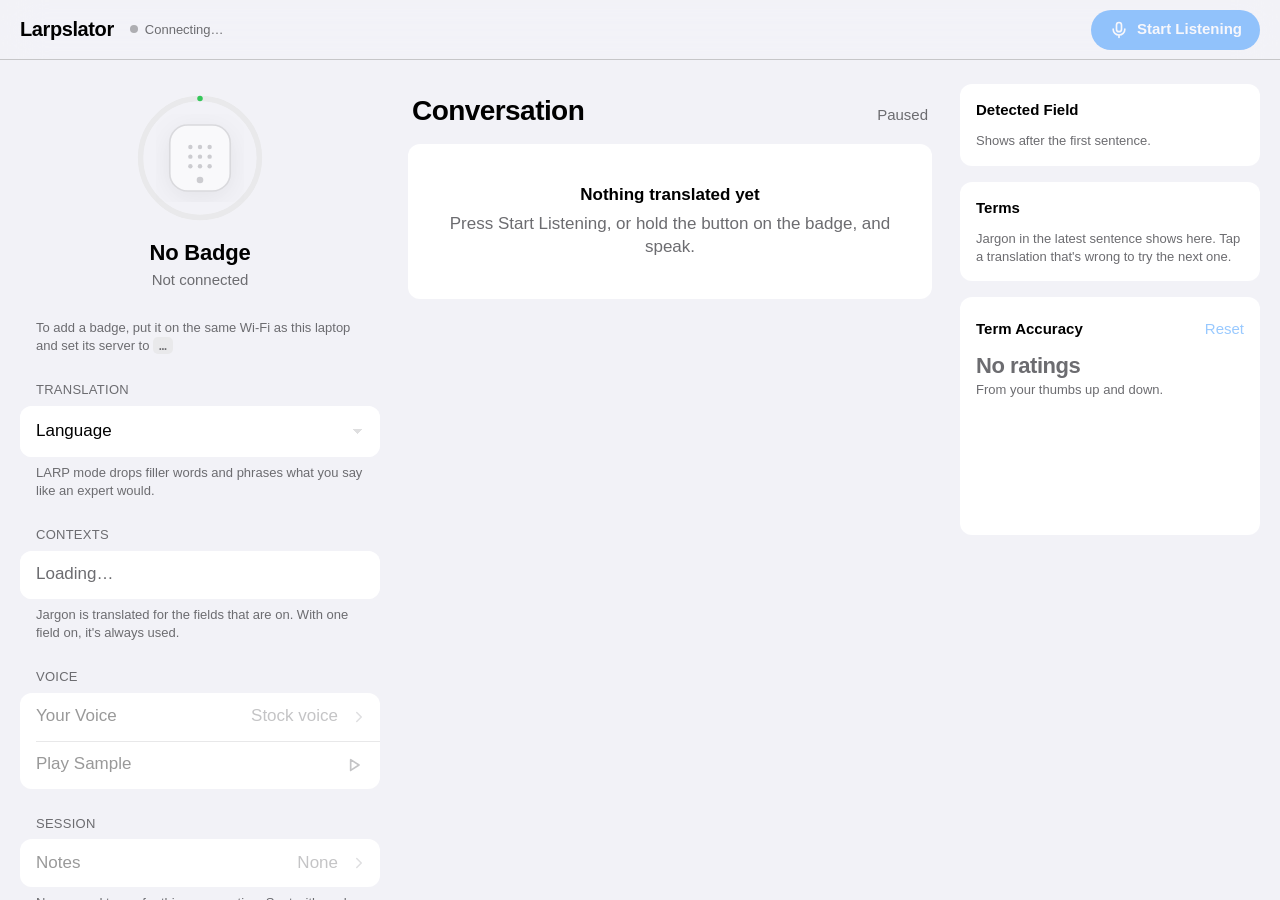
==== dashboard/index.html @ 6b183ab3 "Dashboard redesign in the style of iOS Settings / AirPods page; badge rename - Left column is the ba" ====
<!doctype html>
<html lang="en">
<head>
<meta charset="utf-8">
<meta name="viewport" content="width=device-width, initial-scale=1">
<meta name="theme-color" content="#f5f5f7" media="(prefers-color-scheme: light)">
<meta name="theme-color" content="#000000" media="(prefers-color-scheme: dark)">
<title>Larpslator</title>
<link rel="stylesheet" href="css/style.css">
</head>
<body>

<!-- Icons (SVG, stroke = currentColor) -->
<svg width="0" height="0" style="position:absolute" aria-hidden="true">
  <symbol id="i-mic" viewBox="0 0 24 24"><rect x="9" y="3" width="6" height="11" rx="3"/><path d="M5 11a7 7 0 0 0 14 0M12 18v3"/></symbol>
  <symbol id="i-stop" viewBox="0 0 24 24"><rect x="7" y="7" width="10" height="10" rx="2"/></symbol>
  <symbol id="i-chevron" viewBox="0 0 24 24"><path d="m9 6 6 6-6 6"/></symbol>
  <symbol id="i-play" viewBox="0 0 24 24"><path d="M8 5.5v13l10-6.5z"/></symbol>
  <symbol id="i-up" viewBox="0 0 24 24"><path d="M7 10v11M2 12v7a2 2 0 0 0 2 2h12.4a2 2 0 0 0 2-1.6l1.5-7A2 2 0 0 0 18 10h-5V5a2 2 0 0 0-2-2l-4 7"/></symbol>
  <symbol id="i-down" viewBox="0 0 24 24"><path d="M17 14V3M22 12V5a2 2 0 0 0-2-2H7.6a2 2 0 0 0-2 1.6l-1.5 7A2 2 0 0 0 6 14h5v5a2 2 0 0 0 2 2l4-7"/></symbol>
  <symbol id="i-x" viewBox="0 0 24 24"><path d="M6 6l12 12M18 6 6 18"/></symbol>
  <symbol id="i-refresh" viewBox="0 0 24 24"><path d="M20 11a8 8 0 1 0-2.3 5.7M20 4v7h-7"/></symbol>
</svg>

<header class="topbar">
  <div class="brand">Larpslator</div>
  <div class="conn" role="status"><span class="dot" id="conn-dot"></span><span id="conn-text">Connecting…</span></div>
  <span id="pill-mock" class="tag" hidden>Demo data</span>
  <button id="listen" class="listen" disabled aria-pressed="false">
    <svg class="icon"><use href="#i-mic"/></svg><span id="listen-label">Start Listening</span>
  </button>
</header>

<div class="layout">
  <!-- Left: the badge page, laid out like iOS Settings -->
  <aside class="settings" aria-label="Badge and session settings">
    <section class="device" aria-live="polite">
      <div class="device-art" id="device-art">
        <svg viewBox="0 0 120 120" class="ring" aria-hidden="true">
          <circle cx="60" cy="60" r="54" class="ring-track"/>
          <circle cx="60" cy="60" r="54" class="ring-fill" id="ring-fill" pathLength="100" stroke-dasharray="0 100"/>
        </svg>
        <svg viewBox="0 0 64 64" class="badge-shape" aria-hidden="true">
          <rect x="10" y="8" width="44" height="48" rx="13" class="badge-body"/>
          <g class="badge-grille"><circle cx="25" cy="24" r="1.6"/><circle cx="32" cy="24" r="1.6"/><circle cx="39" cy="24" r="1.6"/>
            <circle cx="25" cy="31" r="1.6"/><circle cx="32" cy="31" r="1.6"/><circle cx="39" cy="31" r="1.6"/>
            <circle cx="25" cy="38" r="1.6"/><circle cx="32" cy="38" r="1.6"/><circle cx="39" cy="38" r="1.6"/></g>
          <circle cx="32" cy="48" r="2.4" class="badge-led" id="badge-led"/>
        </svg>
      </div>
      <h1 id="device-name">No Badge</h1>
      <p id="device-sub" class="secondary">Not connected</p>
    </section>

    <div id="available-wrap" hidden>
      <h2 class="group-title">Available Badges</h2>
      <div class="group" id="available"></div>
    </div>
    <p class="footnote" id="badge-help">To add a badge, put it on the same Wi-Fi as this laptop and set its server to <code id="badge-url">…</code></p>

    <h2 class="group-title">Translation</h2>
    <div class="group">
      <label class="row" for="lang"><span>Language</span><select id="lang" disabled></select></label>
      <div id="styles"></div>
    </div>
    <p class="footnote">LARP mode drops filler words and phrases what you say like an expert would.</p>

    <h2 class="group-title">Contexts</h2>
    <div class="group" id="contexts"><div class="row secondary">Loading…</div></div>
    <p class="footnote">Jargon is translated for the fields that are on. With one field on, it's always used.</p>

    <h2 class="group-title">Voice</h2>
    <div class="group">
      <button class="row link" id="voice-open" disabled><span>Your Voice</span><span class="value" id="voice-value">Stock voice</span><svg class="icon chevron"><use href="#i-chevron"/></svg></button>
      <button class="row link" id="voice-test" disabled><span>Play Sample</span><svg class="icon value"><use href="#i-play"/></svg></button>
    </div>

    <div id="badge-section" hidden>
      <h2 class="group-title">Badge</h2>
      <div class="group">
        <label class="row" for="badge-name"><span>Name</span><input id="badge-name" class="inline-input" maxlength="40" autocomplete="off"></label>
        <label class="row" for="badge-volume"><span>Volume</span><input id="badge-volume" type="range" min="0" max="100" step="5"></label>
        <button class="row link accent" id="badge-identify">Identify Badge</button>
      </div>
      <p class="footnote">Identify makes the badge's light blink so you can find it.</p>

      <h2 class="group-title">About</h2>
      <div class="group" id="badge-about"></div>

      <div class="group spaced">
        <button class="row link danger" id="badge-disconnect">Disconnect This Badge</button>
      </div>
    </div>

    <h2 class="group-title">Session</h2>
    <div class="group">
      <button class="row link" id="notes-open" disabled><span>Notes</span><span class="value" id="notes-value">None</span><svg class="icon chevron"><use href="#i-chevron"/></svg></button>
    </div>
    <p class="footnote">Names and terms for this conversation. Sent with each sentence that needs them.</p>

    <a class="credit" href="https://www.larphacks.ca/" target="_blank" rel="noopener noreferrer">
      <span>Built at</span><img src="css/larphacks-wordmark.webp" alt="LarpHacks" width="86" height="23">
    </a>
  </aside>

  <!-- Middle: the conversation -->
  <main class="feed" aria-labelledby="feed-title">
    <div class="feed-head">
      <h2 id="feed-title">Conversation</h2>
      <span class="secondary" id="feed-state">Paused</span>
    </div>
    <div id="errors" role="alert"></div>
    <div id="utterances" aria-live="polite">
      <div class="empty" id="empty">
        <p class="empty-title">Nothing translated yet</p>
        <p class="secondary">Press Start Listening, or hold the button on the badge, and speak.</p>
      </div>
    </div>
  </main>

  <!-- Right: what the backend decided -->
  <aside class="insights" aria-label="Translation details">
    <section class="card">
      <h3>Detected Field</h3>
      <div id="fields"><p class="secondary small">Shows after the first sentence.</p></div>
    </section>
    <section class="card">
      <h3>Terms</h3>
      <div id="terms"><p class="secondary small">Jargon in the latest sentence shows here. Tap a translation that's wrong to try the next one.</p></div>
    </section>
    <section class="card">
      <div class="card-head"><h3>Term Accuracy</h3><button id="reset" class="text-button" disabled>Reset</button></div>
      <p class="big secondary" id="accuracy">No ratings</p>
      <p class="secondary small" id="accuracy-meta">From your thumbs up and down.</p>
      <div class="chart"><canvas id="curve" role="img" aria-label="Term accuracy over the last ratings"></canvas></div>
    </section>
  </aside>
</div>

<!-- Sheets -->
<dialog id="voice-sheet" class="sheet" aria-labelledby="voice-title">
  <div class="sheet-head"><h2 id="voice-title">Your Voice</h2><button class="close" id="voice-close" aria-label="Close"><svg class="icon"><use href="#i-x"/></svg></button></div>
  <p class="secondary">Translations are spoken in a clone of your voice. Read the text below at your normal pace in a quiet room: about a minute, at least 20 seconds.</p>
  <div class="group">
    <label class="row" for="voice-name"><span>Name</span><input id="voice-name" class="inline-input" placeholder="Your name" autocomplete="given-name"></label>
  </div>
  <p class="script">Hi, I'm setting up my voice for Larpslator. I'll read this out loud at a normal pace, the way I usually talk. On weekends I play pickleball and tennis with friends; we argue about the kitchen line, the score, and whose serve was out. During the week I study computer science and math: algorithms, proofs, matrices, and the occasional bug that takes all night to find. Honestly, the best part of any day is a good conversation, a quick laugh, and maybe a coffee afterwards. Thanks for listening. This should be enough for the voice to sound like me.</p>
  <div class="sheet-actions">
    <button id="rec-browser" class="button primary">Record Here</button>
    <button id="rec-badge" class="button">Record on Badge</button>
  </div>
  <div class="sheet-actions">
    <button id="rec-stop" class="button primary" disabled>Stop and Create Voice</button>
    <button id="rec-cancel" class="button" disabled>Cancel</button>
  </div>
  <p id="rec-progress" class="secondary small" role="status">Only record your own voice, or one you have permission to use.</p>
</dialog>

<dialog id="notes-sheet" class="sheet" aria-labelledby="notes-title">
  <div class="sheet-head"><h2 id="notes-title">Notes</h2><button class="close" id="notes-close" aria-label="Close"><svg class="icon"><use href="#i-x"/></svg></button></div>
  <div class="group">
    <label class="row" for="packs"><span>Saved</span><select id="packs"><option value="">None</option></select></label>
    <label class="row" for="notes-name"><span>Title</span><input id="notes-name" class="inline-input" placeholder="Tennis club"></label>
  </div>
  <label class="sr-only" for="notes">Notes</label>
  <textarea id="notes" placeholder="One per line: names, terms, agenda"></textarea>
  <div class="sheet-actions"><button id="notes-save" class="button primary">Save</button></div>
</dialog>

<div id="toast" class="toast" role="status" hidden></div>

<script src="vendor/chart.umd.js"></script>
<script src="js/api.js"></script>
<script src="js/mock.js"></script>
<script src="js/app.js"></script>
</body>
</html>
---- dashboard/css/style.css ----
/* Larpslator dashboard. Modeled on iOS Settings: grouped lists, system colors, no decoration. */
:root {
  --bg: #f2f2f7; --cell: #ffffff; --cell-pressed: #e5e5ea; --sep: #c6c6c8;
  --label: #000000; --secondary: #6c6c70; --tertiary: #aeaeb2; --fill: #e9e9eb;
  --blue: #007aff; --green: #34c759; --red: #ff3b30; --orange: #ff9500;
  --chip: #f2f2f7; --mark: rgba(0, 122, 255, .12);
  --radius: 12px; --font: -apple-system, BlinkMacSystemFont, "SF Pro Text", "Helvetica Neue", "Segoe UI", Inter, Arial, sans-serif;
  color-scheme: light;
}
@media (prefers-color-scheme: dark) {
  :root {
    --bg: #000000; --cell: #1c1c1e; --cell-pressed: #2c2c2e; --sep: #38383a;
    --label: #ffffff; --secondary: #98989f; --tertiary: #636366; --fill: #39393d;
    --blue: #0a84ff; --green: #30d158; --red: #ff453a; --orange: #ff9f0a;
    --chip: #2c2c2e; --mark: rgba(10, 132, 255, .22);
    color-scheme: dark;
  }
}

* { box-sizing: border-box; }
html { -webkit-text-size-adjust: 100%; }
body { margin: 0; background: var(--bg); color: var(--label); font: 17px/1.35 var(--font); -webkit-font-smoothing: antialiased; }
h1, h2, h3, p { margin: 0; }
button, input, select, textarea { font: inherit; color: inherit; }
button { cursor: pointer; background: none; border: 0; padding: 0; }
button:disabled, select:disabled { cursor: default; opacity: .4; }
:focus-visible { outline: 3px solid var(--blue); outline-offset: 2px; border-radius: 8px; }
.secondary { color: var(--secondary); }
.small { font-size: 13px; }
.sr-only { position: absolute; width: 1px; height: 1px; overflow: hidden; clip: rect(0 0 0 0); white-space: nowrap; }
.icon { width: 20px; height: 20px; fill: none; stroke: currentColor; stroke-width: 2; stroke-linecap: round; stroke-linejoin: round; flex: none; }
code { font: 13px ui-monospace, "SF Mono", Menlo, monospace; background: var(--fill); padding: 1px 6px; border-radius: 5px; word-break: break-all; }
[hidden] { display: none !important; }

/* ---------- top bar ---------- */
.topbar {
  position: sticky; top: 0; z-index: 10; display: flex; align-items: center; gap: 16px;
  height: 60px; padding: 0 20px; background: color-mix(in srgb, var(--bg) 85%, transparent);
  backdrop-filter: saturate(180%) blur(20px); -webkit-backdrop-filter: saturate(180%) blur(20px);
  border-bottom: .5px solid var(--sep);
}
.brand { font-size: 20px; font-weight: 700; letter-spacing: -.02em; }
.conn { display: flex; align-items: center; gap: 7px; font-size: 13px; color: var(--secondary); }
.dot { width: 8px; height: 8px; border-radius: 50%; background: var(--tertiary); }
.dot.on { background: var(--green); }
.dot.bad { background: var(--red); }
.tag { font-size: 12px; font-weight: 600; color: var(--orange); background: color-mix(in srgb, var(--orange) 14%, transparent); padding: 3px 8px; border-radius: 6px; }
.listen {
  margin-left: auto; display: inline-flex; align-items: center; gap: 8px; min-height: 40px; padding: 0 18px;
  border-radius: 999px; background: var(--blue); color: #fff; font-size: 15px; font-weight: 600;
}
.listen.on { background: var(--red); }
.listen.on .icon { animation: pulse 1.4s ease-in-out infinite; }
@keyframes pulse { 50% { opacity: .35; } }

/* ---------- layout ---------- */
.layout { display: grid; grid-template-columns: 360px minmax(0, 1fr) 300px; gap: 28px; max-width: 1500px; margin: 0 auto; padding: 0 20px; }
.settings, .feed, .insights { padding: 24px 0 48px; min-width: 0; }
@media (min-width: 1100px) {
  .settings, .feed, .insights { height: calc(100vh - 60px); overflow-y: auto; scrollbar-width: thin; }
}
@media (max-width: 1099px) { .layout { grid-template-columns: 340px minmax(0, 1fr); } .insights { grid-column: 2; } }
@media (max-width: 760px) {
  .layout { grid-template-columns: 1fr; gap: 0; padding: 0 16px; }
  .insights { grid-column: auto; }
  .topbar { padding: 0 16px; gap: 10px; }
  .conn span:last-child { display: none; }
}

/* ---------- device header (AirPods-style) ---------- */
.device { display: flex; flex-direction: column; align-items: center; text-align: center; padding: 8px 0 22px; }
.device-art { position: relative; width: 132px; height: 132px; margin-bottom: 14px; }
.ring { position: absolute; inset: 0; transform: rotate(-90deg); }
.ring circle { fill: none; stroke-width: 5; }
.ring-track { stroke: var(--fill); }
.ring-fill { stroke: var(--green); stroke-linecap: round; transition: stroke-dasharray .4s ease; }
.ring-fill.low { stroke: var(--red); }
.badge-shape { position: absolute; inset: 22px; }
.badge-body { fill: var(--cell); stroke: var(--sep); stroke-width: 1.2; filter: drop-shadow(0 4px 10px rgba(0, 0, 0, .12)); }
.badge-grille circle { fill: var(--tertiary); }
.badge-led { fill: var(--tertiary); }
.device.connected .badge-led { fill: var(--green); }
.device:not(.connected) .badge-shape { opacity: .55; }
#device-name { font-size: 22px; font-weight: 700; letter-spacing: -.01em; }
#device-sub { font-size: 15px; margin-top: 2px; }

/* ---------- grouped lists ---------- */
.group-title { font-size: 13px; font-weight: 400; text-transform: uppercase; letter-spacing: .02em; color: var(--secondary); padding: 0 16px 7px; margin-top: 26px; }
.group { background: var(--cell); border-radius: var(--radius); overflow: hidden; }
.group.spaced { margin-top: 26px; }
.footnote { font-size: 13px; color: var(--secondary); padding: 7px 16px 0; line-height: 1.4; }
.row {
  position: relative; display: flex; align-items: center; gap: 12px; width: 100%; min-height: 48px;
  padding: 10px 16px; text-align: left; background: var(--cell);
}
.row + .row::before, #styles .row::before { content: ""; position: absolute; top: 0; left: 16px; right: 0; border-top: .5px solid var(--sep); }
.row > span:first-child { flex: 1; min-width: 0; }
.row .value { color: var(--secondary); margin-left: auto; text-align: right; }
.row .chevron { color: var(--tertiary); width: 18px; height: 18px; margin-right: -4px; }
.row.link:not(:disabled):active { background: var(--cell-pressed); }
.row.accent { color: var(--blue); }
.row.danger { color: var(--red); justify-content: center; }
.row.accent { justify-content: flex-start; }
.row select {
  appearance: none; -webkit-appearance: none; border: 0; background: none; color: var(--secondary);
  text-align: right; padding: 4px 18px 4px 4px; max-width: 60%; cursor: pointer;
  background-image: linear-gradient(45deg, transparent 50%, var(--tertiary) 50%), linear-gradient(135deg, var(--tertiary) 50%, transparent 50%);
  background-position: right 6px center, right 1px center; background-size: 5px 5px; background-repeat: no-repeat;
}
.inline-input { border: 0; background: none; text-align: right; color: var(--secondary); padding: 4px 0; min-width: 0; width: 60%; }
.inline-input:focus { outline: none; color: var(--label); }
.row:focus-within { box-shadow: inset 0 0 0 2px color-mix(in srgb, var(--blue) 45%, transparent); }
.row .row-sub { display: block; font-size: 13px; color: var(--secondary); }
.row .about-value { color: var(--secondary); text-align: right; }
.row .ok { color: var(--green); }

/* iOS switch */
.switch { appearance: none; -webkit-appearance: none; position: relative; flex: none; width: 51px; height: 31px; margin: 0; border-radius: 999px; background: var(--fill); cursor: pointer; transition: background .2s; }
.switch::after { content: ""; position: absolute; top: 2px; left: 2px; width: 27px; height: 27px; border-radius: 50%; background: #fff; box-shadow: 0 2px 6px rgba(0, 0, 0, .25); transition: transform .2s; }
.switch:checked { background: var(--green); }
.switch:checked::after { transform: translateX(20px); }
.switch:disabled { opacity: .4; cursor: default; }

/* iOS slider */
input[type="range"] { -webkit-appearance: none; appearance: none; flex: 1; max-width: 60%; height: 28px; background: none; margin-left: auto; cursor: pointer; }
input[type="range"]::-webkit-slider-runnable-track { height: 4px; border-radius: 2px; background: linear-gradient(var(--blue), var(--blue)) 0/var(--pct, 50%) 100% no-repeat, var(--fill); }
input[type="range"]::-webkit-slider-thumb { -webkit-appearance: none; width: 28px; height: 28px; margin-top: -12px; border-radius: 50%; background: #fff; box-shadow: 0 2px 7px rgba(0, 0, 0, .25), 0 0 0 .5px rgba(0, 0, 0, .06); }
input[type="range"]::-moz-range-track { height: 4px; border-radius: 2px; background: var(--fill); }
input[type="range"]::-moz-range-progress { height: 4px; border-radius: 2px; background: var(--blue); }
input[type="range"]::-moz-range-thumb { width: 28px; height: 28px; border: 0; border-radius: 50%; background: #fff; box-shadow: 0 2px 7px rgba(0, 0, 0, .25); }

/* available badges */
.badge-pick { display: flex; align-items: center; gap: 12px; }
.badge-pick .pill-button { margin-left: auto; }
.pill-button { min-height: 32px; padding: 0 14px; border-radius: 999px; background: var(--fill); color: var(--blue); font-size: 15px; font-weight: 600; }

.credit { display: flex; align-items: center; justify-content: center; gap: 8px; margin-top: 34px; color: var(--secondary); font-size: 12px; text-decoration: none; opacity: .8; }
.credit img { height: 18px; width: auto; }
@media (prefers-color-scheme: dark) { .credit img { filter: invert(1) hue-rotate(180deg); } }

/* ---------- conversation ---------- */
.feed-head { display: flex; align-items: baseline; justify-content: space-between; padding: 8px 4px 14px; }
.feed-head h2 { font-size: 28px; font-weight: 700; letter-spacing: -.02em; }
.feed-head .secondary { font-size: 15px; }
#utterances { display: flex; flex-direction: column; gap: 12px; }
.empty { background: var(--cell); border-radius: var(--radius); padding: 40px 24px; text-align: center; }
.empty-title { font-size: 17px; font-weight: 600; margin-bottom: 6px; }
.utt { background: var(--cell); border-radius: var(--radius); padding: 16px 18px 12px; }
.utt.pending .heard { color: var(--tertiary); }
.utt .lang { font-size: 13px; color: var(--secondary); margin-bottom: 4px; }
.utt .said { font-size: 16px; color: var(--secondary); }
.utt .said mark { background: var(--mark); color: inherit; border-radius: 4px; padding: 0 2px; }
.utt .larp { font-size: 15px; color: var(--secondary); margin-top: 6px; }
.utt .larp b { font-weight: 600; color: var(--label); }
.utt .heard { font-size: 24px; line-height: 1.3; font-weight: 500; letter-spacing: -.01em; margin-top: 10px; }
.chips { display: flex; flex-wrap: wrap; gap: 6px; margin-top: 12px; }
.chip { min-height: 30px; padding: 0 11px; border-radius: 8px; background: var(--chip); font-size: 14px; }
.chip .to { color: var(--secondary); margin: 0 3px; }
.chip:hover { background: var(--cell-pressed); }
.utt-foot { display: flex; align-items: center; gap: 8px; margin-top: 12px; padding-top: 10px; border-top: .5px solid var(--sep); font-size: 13px; color: var(--secondary); }
.utt-foot .meta { flex: 1; min-width: 0; }
.fb { display: inline-flex; align-items: center; justify-content: center; width: 40px; height: 40px; border-radius: 50%; color: var(--secondary); }
.fb:hover { background: var(--chip); }
.fb.sel.up { color: var(--green); background: color-mix(in srgb, var(--green) 14%, transparent); }
.fb.sel.down { color: var(--red); background: color-mix(in srgb, var(--red) 14%, transparent); }
.error { background: color-mix(in srgb, var(--red) 12%, var(--cell)); color: var(--red); border-radius: 10px; padding: 10px 14px; font-size: 14px; margin-bottom: 10px; }

/* ---------- insights ---------- */
.insights { display: flex; flex-direction: column; gap: 16px; }
.card { background: var(--cell); border-radius: var(--radius); padding: 16px; }
.card h3 { font-size: 15px; font-weight: 600; margin-bottom: 12px; }
.card-head { display: flex; justify-content: space-between; align-items: baseline; }
.text-button { color: var(--blue); font-size: 15px; min-height: 32px; }
.field { margin-bottom: 10px; font-size: 14px; }
.field-label { display: flex; justify-content: space-between; margin-bottom: 4px; }
.field-label span:last-child { color: var(--secondary); font-variant-numeric: tabular-nums; }
.track { height: 6px; border-radius: 3px; background: var(--fill); overflow: hidden; }
.fill { height: 100%; border-radius: 3px; background: var(--tertiary); transition: width .3s; }
.field.top .fill { background: var(--blue); }
.field.top .field-label span:first-child { font-weight: 600; }
.term { padding: 10px 0; border-top: .5px solid var(--sep); }
.term:first-child { border-top: 0; padding-top: 0; }
.term-word { font-weight: 600; font-size: 15px; }
.term-word span { font-weight: 400; color: var(--secondary); font-size: 13px; margin-left: 6px; }
.options { display: flex; flex-wrap: wrap; gap: 6px; margin-top: 6px; }
.opt { font-size: 14px; padding: 4px 10px; border-radius: 8px; background: var(--chip); color: var(--secondary); }
.opt.chosen { background: var(--blue); color: #fff; }
button.opt:not(.chosen):hover { background: var(--cell-pressed); color: var(--label); }
.big.secondary { font-size: 22px; font-weight: 600; }
.big { font-size: 34px; font-weight: 700; letter-spacing: -.02em; font-variant-numeric: tabular-nums; }
.chart { height: 110px; margin-top: 10px; }

/* ---------- sheets ---------- */
.sheet {
  width: min(520px, calc(100vw - 32px)); max-height: calc(100vh - 64px); border: 0; padding: 20px;
  border-radius: 16px; background: var(--bg); color: var(--label); box-shadow: 0 20px 60px rgba(0, 0, 0, .3);
}
.sheet::backdrop { background: rgba(0, 0, 0, .35); }
.sheet-head { display: flex; align-items: center; justify-content: space-between; margin-bottom: 10px; }
.sheet-head h2 { font-size: 22px; font-weight: 700; }
.close { display: inline-flex; align-items: center; justify-content: center; width: 32px; height: 32px; border-radius: 50%; background: var(--fill); color: var(--secondary); }
.close .icon { width: 16px; height: 16px; }
.sheet .group { margin: 14px 0; }
.script { background: var(--cell); border-radius: var(--radius); padding: 14px 16px; font-size: 16px; line-height: 1.5; margin: 14px 0; }
.sheet textarea { width: 100%; min-height: 160px; border: 0; border-radius: var(--radius); background: var(--cell); padding: 14px 16px; resize: vertical; }
.sheet-actions { display: flex; gap: 10px; margin-top: 10px; }
.button { flex: 1; min-height: 50px; border-radius: 12px; background: var(--fill); color: var(--blue); font-weight: 600; }
.button.primary { background: var(--blue); color: #fff; }
#rec-progress { margin-top: 12px; }
@media (max-width: 760px) {
  .sheet { margin: auto 0 0; width: 100vw; max-width: 100vw; border-radius: 14px 14px 0 0; max-height: 90vh; }
}

/* ---------- toast ---------- */
.toast {
  position: fixed; left: 50%; bottom: 24px; transform: translateX(-50%); z-index: 30;
  background: color-mix(in srgb, var(--label) 88%, transparent); color: var(--bg);
  padding: 10px 18px; border-radius: 999px; font-size: 15px; max-width: calc(100vw - 32px);
}

@media (prefers-reduced-motion: reduce) {
  *, *::before, *::after { animation: none !important; transition: none !important; }
}
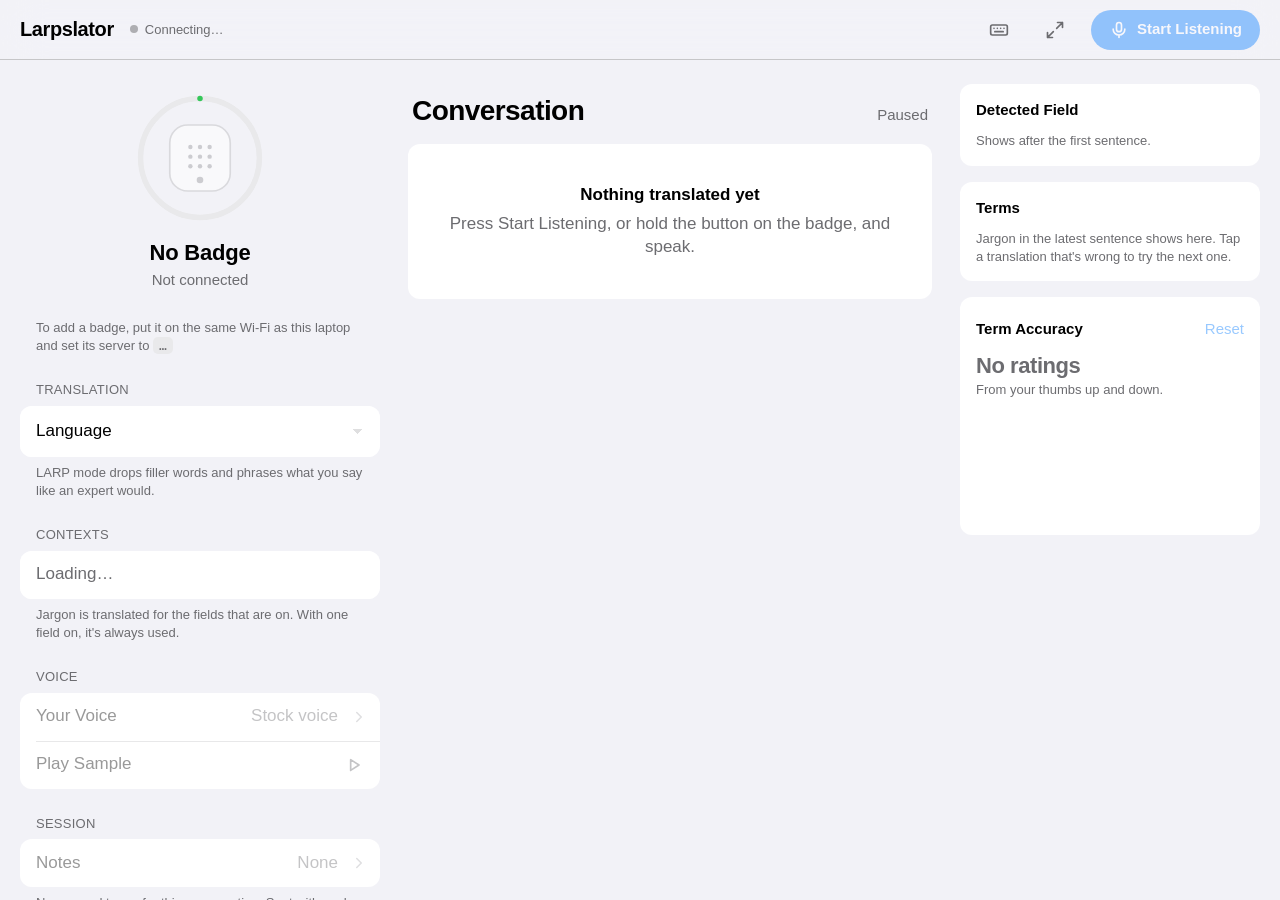
==== commit a6cf484b: "Dashboard: how-it-was-translated, setup checklist, presentation mode, shortcuts - "How it was transl" ====
--- a/dashboard/index.html
+++ b/dashboard/index.html
@@ -20,16 +20,27 @@
   <symbol id="i-down" viewBox="0 0 24 24"><path d="M17 14V3M22 12V5a2 2 0 0 0-2-2H7.6a2 2 0 0 0-2 1.6l-1.5 7A2 2 0 0 0 6 14h5v5a2 2 0 0 0 2 2l4-7"/></symbol>
   <symbol id="i-x" viewBox="0 0 24 24"><path d="M6 6l12 12M18 6 6 18"/></symbol>
   <symbol id="i-refresh" viewBox="0 0 24 24"><path d="M20 11a8 8 0 1 0-2.3 5.7M20 4v7h-7"/></symbol>
+  <symbol id="i-expand" viewBox="0 0 24 24"><path d="M15 3h6v6M9 21H3v-6M21 3l-7 7M3 21l7-7"/></symbol>
+  <symbol id="i-shrink" viewBox="0 0 24 24"><path d="M4 14h6v6M20 10h-6V4M14 10l7-7M3 21l7-7"/></symbol>
+  <symbol id="i-keyboard" viewBox="0 0 24 24"><rect x="2" y="6" width="20" height="12" rx="2"/><path d="M6 10h.01M10 10h.01M14 10h.01M18 10h.01M7 14h10"/></symbol>
+  <symbol id="i-check" viewBox="0 0 24 24"><path d="m5 12 5 5 9-10"/></symbol>
 </svg>
 
 <header class="topbar">
   <div class="brand">Larpslator</div>
   <div class="conn" role="status"><span class="dot" id="conn-dot"></span><span id="conn-text">Connecting…</span></div>
   <span id="pill-mock" class="tag" hidden>Demo data</span>
+  <button id="shortcuts-open" class="icon-button hide-mobile" aria-label="Keyboard shortcuts" title="Keyboard shortcuts (?)"><svg class="icon"><use href="#i-keyboard"/></svg></button>
+  <button id="present" class="icon-button" aria-label="Presentation mode" aria-pressed="false" title="Presentation mode (P)"><svg class="icon"><use href="#i-expand"/></svg></button>
   <button id="listen" class="listen" disabled aria-pressed="false">
     <svg class="icon"><use href="#i-mic"/></svg><span id="listen-label">Start Listening</span>
   </button>
 </header>
+
+<div class="segmented" role="tablist" aria-label="View">
+  <button role="tab" id="tab-feed" aria-selected="true">Conversation</button>
+  <button role="tab" id="tab-settings" aria-selected="false">Settings</button>
+</div>
 
 <div class="layout">
   <!-- Left: the badge page, laid out like iOS Settings -->
@@ -109,6 +120,10 @@
       <h2 id="feed-title">Conversation</h2>
       <span class="secondary" id="feed-state">Paused</span>
     </div>
+    <div class="group setup" id="setup" hidden>
+      <button class="row link" id="setup-badge"><span class="step" id="step-badge"></span><span>Connect your badge</span><span class="value" id="setup-badge-value"></span><svg class="icon chevron"><use href="#i-chevron"/></svg></button>
+      <button class="row link" id="setup-voice"><span class="step" id="step-voice"></span><span>Set up your voice</span><span class="value" id="setup-voice-value"></span><svg class="icon chevron"><use href="#i-chevron"/></svg></button>
+    </div>
     <div id="errors" role="alert"></div>
     <div id="utterances" aria-live="polite">
       <div class="empty" id="empty">
@@ -167,6 +182,19 @@
   <div class="sheet-actions"><button id="notes-save" class="button primary">Save</button></div>
 </dialog>
 
+<dialog id="shortcuts-sheet" class="sheet" aria-labelledby="shortcuts-title">
+  <div class="sheet-head"><h2 id="shortcuts-title">Keyboard Shortcuts</h2><button class="close" id="shortcuts-close" aria-label="Close"><svg class="icon"><use href="#i-x"/></svg></button></div>
+  <div class="group">
+    <div class="row"><span>Start or stop listening</span><kbd>Space</kbd></div>
+    <div class="row"><span>LARP mode on or off</span><kbd>L</kbd></div>
+    <div class="row"><span>Turn a context on or off</span><kbd>1</kbd><kbd>2</kbd><kbd>3</kbd><kbd>4</kbd></div>
+    <div class="row"><span>Presentation mode</span><kbd>P</kbd></div>
+    <div class="row"><span>Good / wrong translation (latest)</span><kbd>↑</kbd><kbd>↓</kbd></div>
+    <div class="row"><span>Show shortcuts</span><kbd>?</kbd></div>
+    <div class="row"><span>Close a sheet</span><kbd>Esc</kbd></div>
+  </div>
+</dialog>
+
 <div id="toast" class="toast" role="status" hidden></div>
 
 <script src="vendor/chart.umd.js"></script>
--- a/dashboard/css/style.css
+++ b/dashboard/css/style.css
@@ -50,6 +50,11 @@
   border-radius: 999px; background: var(--blue); color: #fff; font-size: 15px; font-weight: 600;
 }
 .listen.on { background: var(--red); }
+.icon-button { display: inline-flex; align-items: center; justify-content: center; width: 40px; height: 40px; border-radius: 50%; color: var(--secondary); transition: background .15s; }
+.icon-button:hover { background: var(--fill); color: var(--label); }
+.icon-button[aria-pressed="true"] { background: var(--fill); color: var(--blue); }
+.topbar .icon-button:first-of-type { margin-left: auto; }
+.topbar .icon-button ~ .listen { margin-left: 0; }
 .listen.on .icon { animation: pulse 1.4s ease-in-out infinite; }
 @keyframes pulse { 50% { opacity: .35; } }
 
@@ -76,7 +81,7 @@
 .ring-fill { stroke: var(--green); stroke-linecap: round; transition: stroke-dasharray .4s ease; }
 .ring-fill.low { stroke: var(--red); }
 .badge-shape { position: absolute; inset: 22px; }
-.badge-body { fill: var(--cell); stroke: var(--sep); stroke-width: 1.2; filter: drop-shadow(0 4px 10px rgba(0, 0, 0, .12)); }
+.badge-body { fill: var(--cell); stroke: var(--sep); stroke-width: 1.2; }
 .badge-grille circle { fill: var(--tertiary); }
 .badge-led { fill: var(--tertiary); }
 .device.connected .badge-led { fill: var(--green); }
@@ -221,3 +226,63 @@
 @media (prefers-reduced-motion: reduce) {
   *, *::before, *::after { animation: none !important; transition: none !important; }
 }
+
+/* ---------- mobile tabs ---------- */
+.segmented { display: none; }
+@media (max-width: 760px) {
+  .hide-mobile { display: none !important; }
+  .segmented { display: flex; gap: 2px; margin: 12px 16px 0; padding: 2px; border-radius: 9px; background: var(--fill); }
+  .segmented button { flex: 1; min-height: 32px; border-radius: 7px; font-size: 14px; font-weight: 500; }
+  .segmented button[aria-selected="true"] { background: var(--cell); }
+  body[data-view="feed"] .settings, body[data-view="settings"] .feed, body[data-view="settings"] .insights { display: none; }
+}
+
+/* ---------- setup checklist ---------- */
+.setup { margin-bottom: 14px; }
+.step { flex: none !important; display: inline-flex; align-items: center; justify-content: center; width: 24px; height: 24px; border-radius: 50%; border: 1.5px solid var(--tertiary); }
+.step.done { border: 0; background: var(--green); color: #fff; }
+.step.done::after { content: ""; width: 10px; height: 6px; border: solid #fff; border-width: 0 0 2px 2px; transform: translateY(-1px) rotate(-45deg); }
+.setup .row > span:nth-child(2) { flex: 1; }
+
+/* ---------- translating state ---------- */
+.utt.pending .heard { position: relative; width: 60%; height: 28px; border-radius: 8px; color: transparent; background: var(--fill); overflow: hidden; }
+.utt.pending .heard::after { content: ""; position: absolute; inset: 0; transform: translateX(-100%); background: linear-gradient(90deg, transparent, color-mix(in srgb, var(--cell) 70%, transparent), transparent); animation: shimmer 1.2s infinite; }
+@keyframes shimmer { to { transform: translateX(100%); } }
+.stage-line { font-size: 13px; color: var(--secondary); margin-top: 8px; }
+
+/* ---------- how it was translated ---------- */
+.how { margin-top: 10px; }
+.how summary { cursor: pointer; list-style: none; display: inline-flex; align-items: center; gap: 4px; font-size: 14px; color: var(--blue); min-height: 32px; }
+.how summary::-webkit-details-marker { display: none; }
+.how summary .icon { width: 14px; height: 14px; transition: transform .15s; }
+.how[open] summary .icon { transform: rotate(90deg); }
+.how-body { margin-top: 8px; background: var(--bg); border-radius: 10px; padding: 12px 14px; font-size: 14px; }
+.timeline { display: flex; height: 8px; border-radius: 4px; overflow: hidden; background: var(--fill); margin: 4px 0 8px; }
+.timeline span { height: 100%; }
+.s-whisper { background: #5ac8fa; } .s-ml { background: var(--green); } .s-llm { background: var(--blue); } .s-elevenlabs { background: #af52de; }
+.legend { display: grid; grid-template-columns: auto 1fr auto; gap: 4px 10px; align-items: center; }
+.legend i { width: 8px; height: 8px; border-radius: 2px; }
+.legend .ms { color: var(--secondary); text-align: right; font-variant-numeric: tabular-nums; }
+.how-body dl { display: grid; grid-template-columns: 110px 1fr; gap: 6px 12px; margin: 12px 0 0; }
+.how-body dt { color: var(--secondary); }
+.how-body dd { margin: 0; overflow-wrap: anywhere; }
+.how-body .alt { color: var(--secondary); }
+.how-body del { color: var(--secondary); }
+
+/* ---------- shortcuts ---------- */
+kbd { font: 13px var(--font); min-width: 26px; text-align: center; padding: 3px 7px; border-radius: 6px; background: var(--fill); color: var(--label); }
+
+/* ---------- presentation mode ---------- */
+body.present .settings, body.present .insights, body.present .segmented, body.present #setup,
+body.present #shortcuts-open, body.present .conn, body.present .tag { display: none !important; }
+body.present .layout { grid-template-columns: minmax(0, 1100px); justify-content: center; }
+body.present .feed { height: auto; overflow: visible; }
+body.present .feed-head h2 { font-size: 22px; color: var(--secondary); font-weight: 600; }
+body.present .utt { padding: 28px 32px 20px; }
+body.present .utt:first-child .said { font-size: 26px; }
+body.present .utt:first-child .heard { font-size: 54px; line-height: 1.2; letter-spacing: -.02em; }
+body.present .utt:first-child .chip { font-size: 18px; min-height: 38px; }
+body.present .utt:not(:first-child) > * { opacity: .45; }
+body.present #present { margin-left: auto; }
+body.present .utt:nth-child(n+4) { display: none; }
+body.present .how { display: none; }
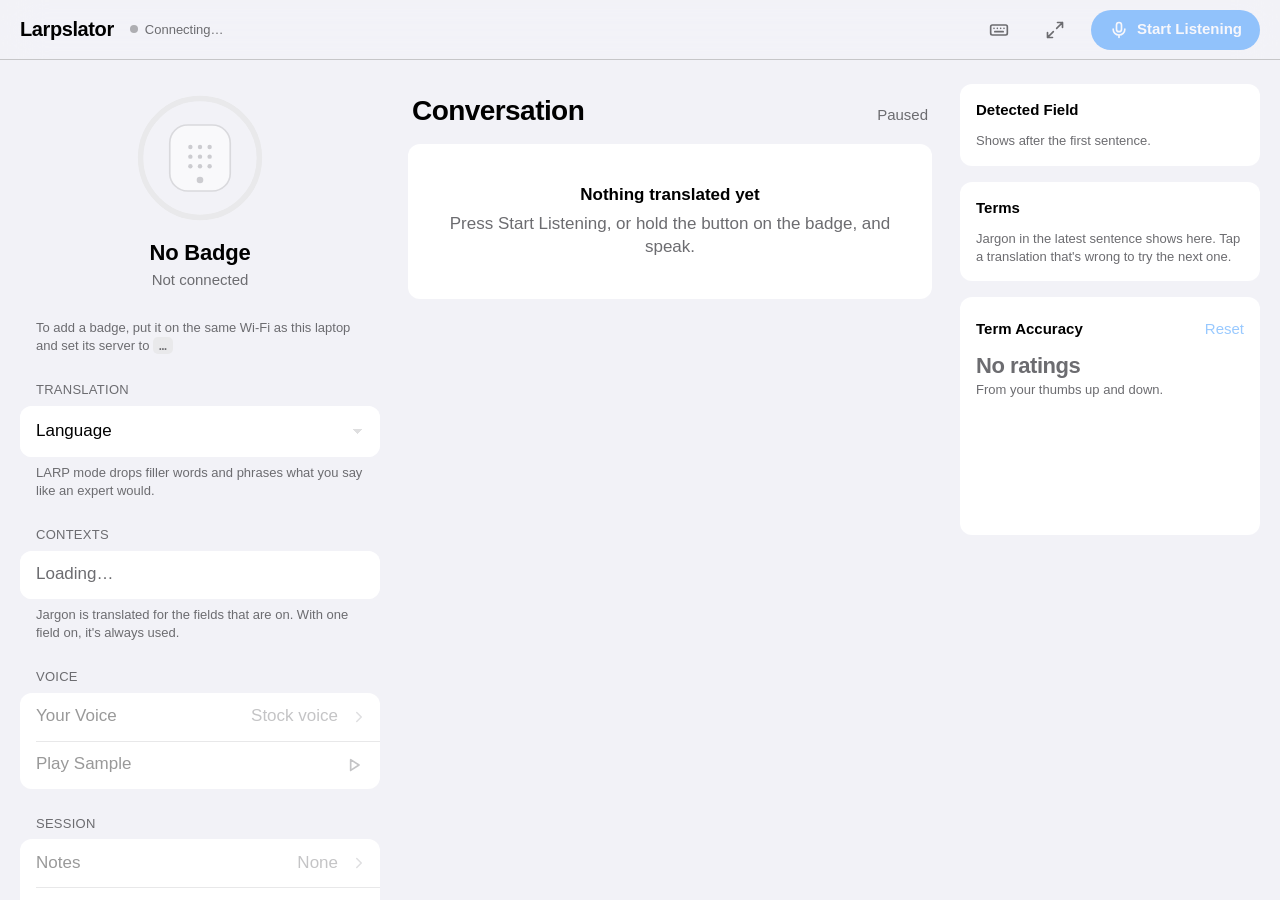
==== commit 4921d6a3: "Secure badge/dashboard connections; Sentry with per-step issues and traces Security - Pairing code r" ====
--- a/dashboard/index.html
+++ b/dashboard/index.html
@@ -106,6 +106,7 @@
     <h2 class="group-title">Session</h2>
     <div class="group">
       <button class="row link" id="notes-open" disabled><span>Notes</span><span class="value" id="notes-value">None</span><svg class="icon chevron"><use href="#i-chevron"/></svg></button>
+      <button class="row link" id="pair-open" disabled><span>Pair Another Device</span><svg class="icon chevron"><use href="#i-chevron"/></svg></button>
     </div>
     <p class="footnote">Names and terms for this conversation. Sent with each sentence that needs them.</p>
 
@@ -195,11 +196,34 @@
   </div>
 </dialog>
 
+<dialog id="pair-sheet" class="sheet" aria-labelledby="pair-title">
+  <div class="sheet-head"><h2 id="pair-title">Pair Another Device</h2><button class="close" id="pair-close" aria-label="Close"><svg class="icon"><use href="#i-x"/></svg></button></div>
+  <p class="secondary">Phones, other laptops and badges need this code to connect. Only share it with your team.</p>
+  <div class="group">
+    <div class="row"><span>Pairing Code</span><span class="value mono" id="pair-code">…</span></div>
+  </div>
+  <h3 class="group-title">Dashboard on Another Device</h3>
+  <div class="group"><button class="row link" id="pair-copy-url"><span class="mono wrap" id="pair-url">…</span><span class="value accent-text">Copy</span></button></div>
+  <p class="footnote">Same Wi-Fi as this laptop. The browser warns about the certificate once; continue to the site.</p>
+  <h3 class="group-title">Badge Server (config.h)</h3>
+  <div class="group"><button class="row link" id="pair-copy-badge"><span class="mono wrap" id="pair-badge">…</span><span class="value accent-text">Copy</span></button></div>
+</dialog>
+
+<dialog id="code-sheet" class="sheet" aria-labelledby="code-title">
+  <div class="sheet-head"><h2 id="code-title">Enter Pairing Code</h2></div>
+  <p class="secondary">This device isn't paired yet. The code is on the laptop running Larpslator, under Session, Pair Another Device.</p>
+  <div class="group"><label class="row" for="code-input"><span>Code</span><input id="code-input" class="inline-input mono" autocomplete="off" autocapitalize="off" spellcheck="false"></label></div>
+  <p class="secondary small" id="code-error" role="alert"></p>
+  <div class="sheet-actions"><button id="code-submit" class="button primary">Connect</button></div>
+</dialog>
+
 <div id="toast" class="toast" role="status" hidden></div>
 
 <script src="vendor/chart.umd.js"></script>
 <script src="js/api.js"></script>
+<script src="vendor/sentry.min.js"></script>
 <script src="js/mock.js"></script>
+<script src="js/monitoring.js"></script>
 <script src="js/app.js"></script>
 </body>
 </html>
--- a/dashboard/css/style.css
+++ b/dashboard/css/style.css
@@ -80,6 +80,7 @@
 .ring-track { stroke: var(--fill); }
 .ring-fill { stroke: var(--green); stroke-linecap: round; transition: stroke-dasharray .4s ease; }
 .ring-fill.low { stroke: var(--red); }
+.device:not(.connected) .ring-fill { opacity: 0; }
 .badge-shape { position: absolute; inset: 22px; }
 .badge-body { fill: var(--cell); stroke: var(--sep); stroke-width: 1.2; }
 .badge-grille circle { fill: var(--tertiary); }
@@ -286,3 +287,10 @@
 body.present #present { margin-left: auto; }
 body.present .utt:nth-child(n+4) { display: none; }
 body.present .how { display: none; }
+
+/* ---------- pairing ---------- */
+.mono { font-family: ui-monospace, "SF Mono", Menlo, monospace; font-size: 15px; letter-spacing: .02em; }
+.wrap { overflow-wrap: anywhere; }
+.accent-text { color: var(--blue) !important; }
+#pair-sheet .group-title { padding-left: 16px; }
+#code-input { width: 60%; color: var(--label); }
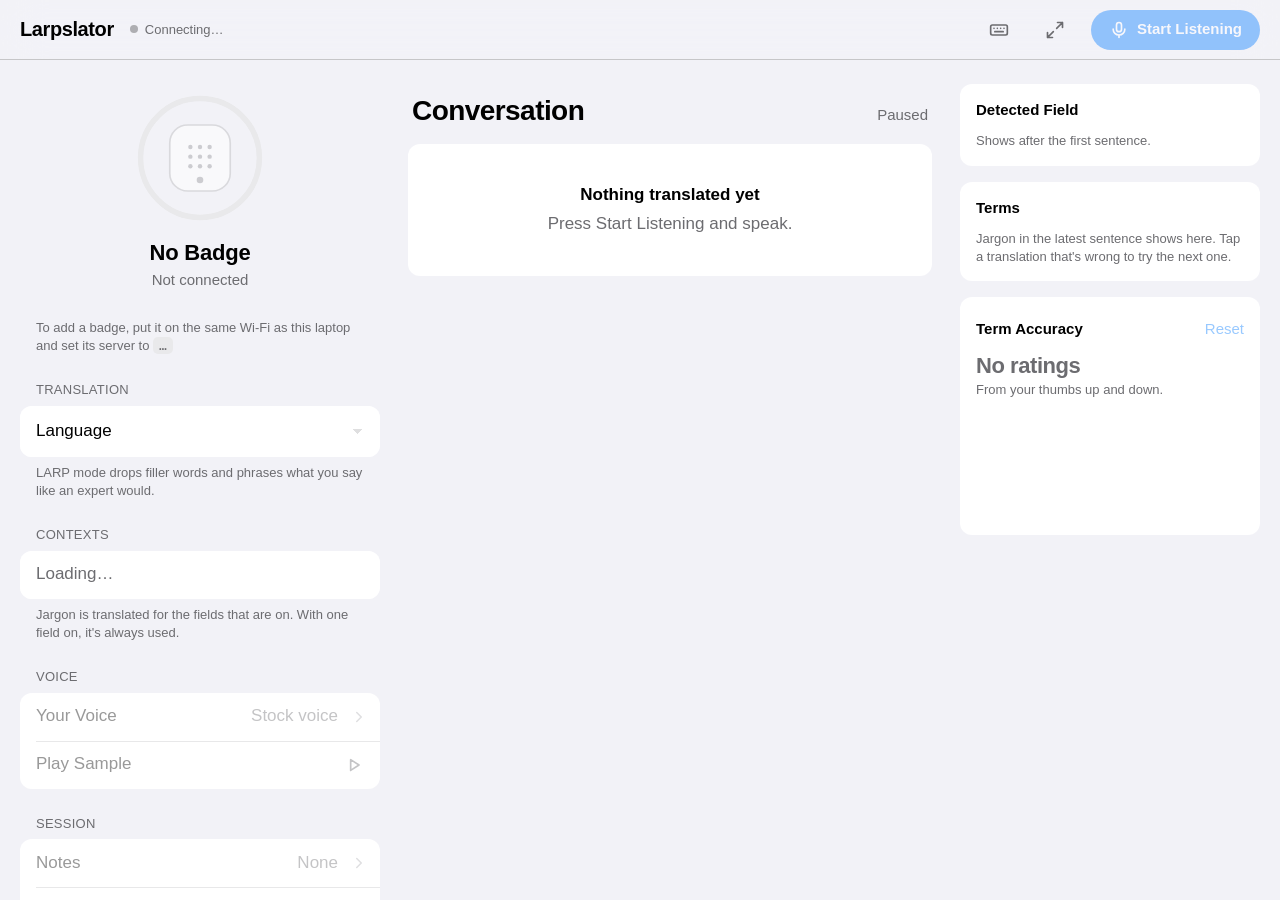
==== commit 23a49f6f: "Remove badge buttons; use dashboard controls Badge firmware and protocol now treat listening and fee" ====
--- a/dashboard/index.html
+++ b/dashboard/index.html
@@ -121,6 +121,19 @@
       <h2 id="feed-title">Conversation</h2>
       <span class="secondary" id="feed-state">Paused</span>
     </div>
+    <!-- WEB_AUDIO: browser mic/speaker fallback, shown only when the backend has WEB_AUDIO_FALLBACK=1 -->
+    <section class="card web-audio" id="web-audio" hidden aria-labelledby="wa-title">
+      <div class="wa-head">
+        <div><h3 id="wa-title">Web Audio</h3><p class="secondary small">Use this browser's mic and speaker instead of the badge.</p></div>
+        <button id="wa-listen" class="listen wa-listen" aria-pressed="false"><svg class="icon"><use href="#i-mic"/></svg><span id="wa-listen-label">Listen</span></button>
+      </div>
+      <div class="wa-meter" id="wa-meter-wrap" role="meter" aria-label="Microphone level" aria-valuemin="0" aria-valuemax="100" aria-valuenow="0"><div id="wa-meter"></div></div>
+      <p id="wa-status" class="secondary small" role="status">Stopped</p>
+      <p id="wa-error" class="error" role="alert" hidden></p>
+      <label class="wa-volume" for="wa-volume"><span class="small">Volume</span><input id="wa-volume" type="range" min="0" max="100" step="5" value="80"></label>
+      <div id="wa-list" aria-live="polite"><p class="secondary small" id="wa-empty">Sentences you say here appear here, with their translation.</p></div>
+    </section>
+
     <div class="group setup" id="setup" hidden>
       <button class="row link" id="setup-badge"><span class="step" id="step-badge"></span><span>Connect your badge</span><span class="value" id="setup-badge-value"></span><svg class="icon chevron"><use href="#i-chevron"/></svg></button>
       <button class="row link" id="setup-voice"><span class="step" id="step-voice"></span><span>Set up your voice</span><span class="value" id="setup-voice-value"></span><svg class="icon chevron"><use href="#i-chevron"/></svg></button>
@@ -129,7 +142,7 @@
     <div id="utterances" aria-live="polite">
       <div class="empty" id="empty">
         <p class="empty-title">Nothing translated yet</p>
-        <p class="secondary">Press Start Listening, or hold the button on the badge, and speak.</p>
+        <p class="secondary">Press Start Listening and speak.</p>
       </div>
     </div>
   </main>
@@ -220,10 +233,13 @@
 <div id="toast" class="toast" role="status" hidden></div>
 
 <script src="vendor/chart.umd.js"></script>
+<script src="js/config.js"></script>      <!-- default backend address when hosted on Vercel -->
 <script src="js/api.js"></script>
 <script src="vendor/sentry.min.js"></script>
 <script src="js/mock.js"></script>
 <script src="js/monitoring.js"></script>
+<script src="js/pcm-worklet.js"></script>  <!-- WEB_AUDIO -->
+<script src="js/web-audio.js"></script>    <!-- WEB_AUDIO -->
 <script src="js/app.js"></script>
 </body>
 </html>
--- a/dashboard/css/style.css
+++ b/dashboard/css/style.css
@@ -260,7 +260,7 @@
 .how-body { margin-top: 8px; background: var(--bg); border-radius: 10px; padding: 12px 14px; font-size: 14px; }
 .timeline { display: flex; height: 8px; border-radius: 4px; overflow: hidden; background: var(--fill); margin: 4px 0 8px; }
 .timeline span { height: 100%; }
-.s-whisper { background: #5ac8fa; } .s-ml { background: var(--green); } .s-llm { background: var(--blue); } .s-elevenlabs { background: #af52de; }
+.s-stt { background: #5ac8fa; } .s-ml { background: var(--green); } .s-llm { background: var(--blue); } .s-elevenlabs { background: #af52de; }
 .legend { display: grid; grid-template-columns: auto 1fr auto; gap: 4px 10px; align-items: center; }
 .legend i { width: 8px; height: 8px; border-radius: 2px; }
 .legend .ms { color: var(--secondary); text-align: right; font-variant-numeric: tabular-nums; }
@@ -294,3 +294,20 @@
 .accent-text { color: var(--blue) !important; }
 #pair-sheet .group-title { padding-left: 16px; }
 #code-input { width: 60%; color: var(--label); }
+
+/* ---------- web audio fallback (WEB_AUDIO) ---------- */
+.web-audio { margin-bottom: 14px; }
+.wa-head { display: flex; align-items: center; gap: 12px; }
+.wa-head > div { flex: 1; }
+.wa-head h3 { margin-bottom: 2px; }
+.wa-listen { margin-left: 0; }
+.wa-meter { height: 6px; border-radius: 3px; background: var(--fill); overflow: hidden; margin: 12px 0 6px; }
+#wa-meter { height: 100%; width: 0; background: var(--green); transition: width .08s linear; }
+.wa-volume { display: flex; align-items: center; gap: 12px; margin: 8px 0; }
+.wa-volume input { max-width: none; }
+.wa-row { border-top: .5px solid var(--sep); padding: 8px 0; }
+.wa-heard { font-size: 18px; font-weight: 500; margin-top: 2px; }
+#wa-status.ok { color: var(--green); }
+#wa-status.warn { color: var(--orange); }
+.source-tag { font-size: 11px; font-weight: 600; text-transform: uppercase; letter-spacing: .03em; padding: 1px 6px; border-radius: 4px; background: var(--fill); color: var(--secondary); margin-right: 6px; }
+.source-tag.web { background: color-mix(in srgb, var(--blue) 15%, transparent); color: var(--blue); }
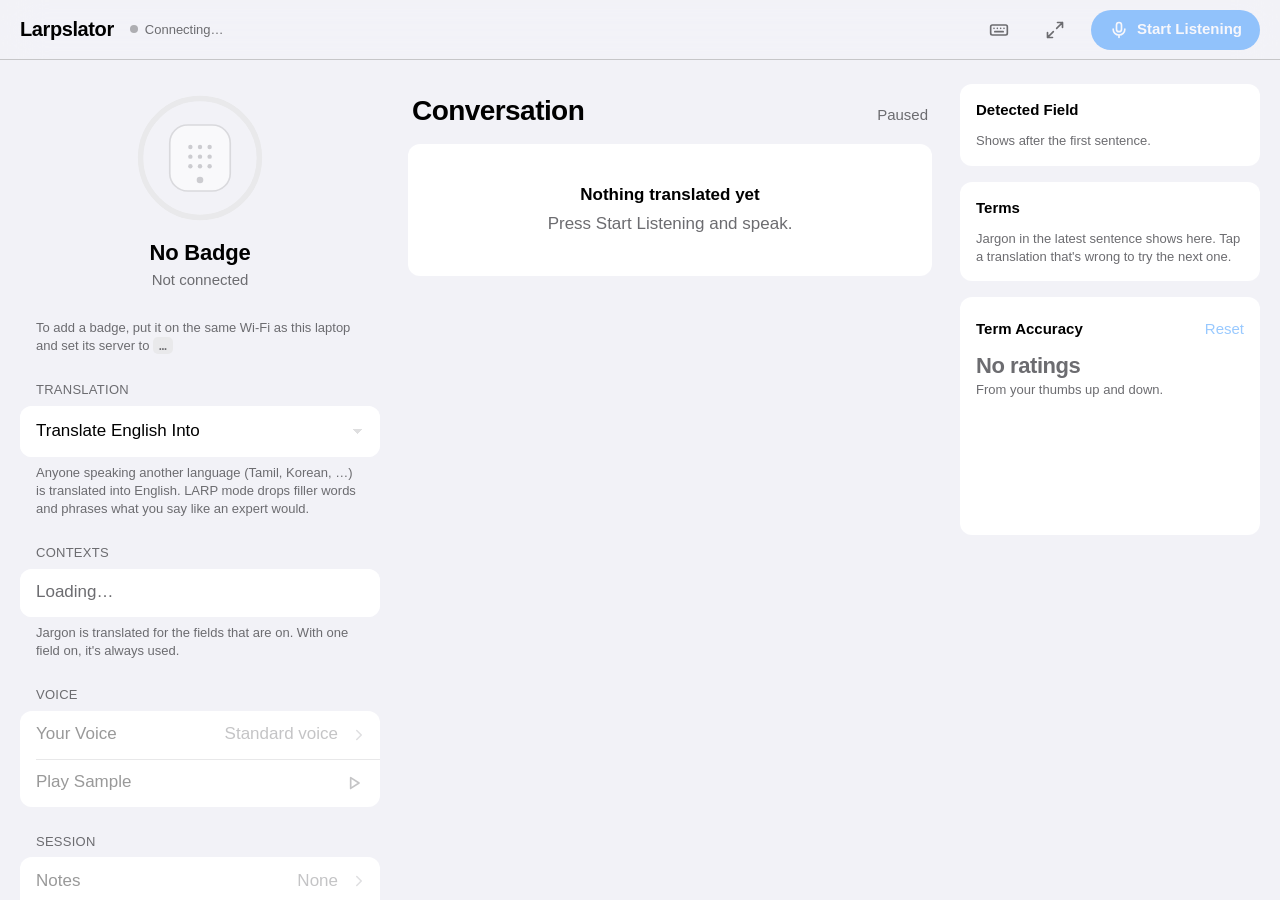
==== commit b8f62e5d: "Per-device voice, English as the hub language, faster noise-tolerant VAD - Voice: a clone belongs to" ====
--- a/dashboard/index.html
+++ b/dashboard/index.html
@@ -71,10 +71,10 @@
 
     <h2 class="group-title">Translation</h2>
     <div class="group">
-      <label class="row" for="lang"><span>Language</span><select id="lang" disabled></select></label>
+      <label class="row" for="lang"><span>Translate English Into</span><select id="lang" disabled></select></label>
       <div id="styles"></div>
     </div>
-    <p class="footnote">LARP mode drops filler words and phrases what you say like an expert would.</p>
+    <p class="footnote">Anyone speaking another language (Tamil, Korean, …) is translated into English. LARP mode drops filler words and phrases what you say like an expert would.</p>
 
     <h2 class="group-title">Contexts</h2>
     <div class="group" id="contexts"><div class="row secondary">Loading…</div></div>
@@ -82,7 +82,7 @@
 
     <h2 class="group-title">Voice</h2>
     <div class="group">
-      <button class="row link" id="voice-open" disabled><span>Your Voice</span><span class="value" id="voice-value">Stock voice</span><svg class="icon chevron"><use href="#i-chevron"/></svg></button>
+      <button class="row link" id="voice-open" disabled><span>Your Voice</span><span class="value" id="voice-value">Standard voice</span><svg class="icon chevron"><use href="#i-chevron"/></svg></button>
       <button class="row link" id="voice-test" disabled><span>Play Sample</span><svg class="icon value"><use href="#i-play"/></svg></button>
     </div>
 
@@ -121,7 +121,7 @@
       <h2 id="feed-title">Conversation</h2>
       <span class="secondary" id="feed-state">Paused</span>
     </div>
-    <!-- WEB_AUDIO: browser mic/speaker fallback, shown only when the backend has WEB_AUDIO_FALLBACK=1 -->
+    <!-- WEB_AUDIO: browser mic/speaker, shown unless the backend has WEB_AUDIO_FALLBACK=0 -->
     <section class="card web-audio" id="web-audio" hidden aria-labelledby="wa-title">
       <div class="wa-head">
         <div><h3 id="wa-title">Web Audio</h3><p class="secondary small">Use this browser's mic and speaker instead of the badge.</p></div>
@@ -169,7 +169,7 @@
 <!-- Sheets -->
 <dialog id="voice-sheet" class="sheet" aria-labelledby="voice-title">
   <div class="sheet-head"><h2 id="voice-title">Your Voice</h2><button class="close" id="voice-close" aria-label="Close"><svg class="icon"><use href="#i-x"/></svg></button></div>
-  <p class="secondary">Translations are spoken in a clone of your voice. Read the text below at your normal pace in a quiet room: about a minute, at least 20 seconds.</p>
+  <p class="secondary">Translations of what's said on this device are spoken in a clone of your voice; other devices keep the standard voice. Read the text below at your normal pace in a quiet room: about a minute, at least 20 seconds.</p>
   <div class="group">
     <label class="row" for="voice-name"><span>Name</span><input id="voice-name" class="inline-input" placeholder="Your name" autocomplete="given-name"></label>
   </div>
@@ -183,6 +183,7 @@
     <button id="rec-cancel" class="button" disabled>Cancel</button>
   </div>
   <p id="rec-progress" class="secondary small" role="status">Only record your own voice, or one you have permission to use.</p>
+  <div class="sheet-actions"><button id="voice-forget" class="button" hidden>Forget My Voice (someone else is using this device)</button></div>
 </dialog>
 
 <dialog id="notes-sheet" class="sheet" aria-labelledby="notes-title">
@@ -228,6 +229,14 @@
   <div class="group"><label class="row" for="code-input"><span>Code</span><input id="code-input" class="inline-input mono" autocomplete="off" autocapitalize="off" spellcheck="false"></label></div>
   <p class="secondary small" id="code-error" role="alert"></p>
   <div class="sheet-actions"><button id="code-submit" class="button primary">Connect</button></div>
+</dialog>
+
+<dialog id="server-sheet" class="sheet" aria-labelledby="server-title">
+  <div class="sheet-head"><h2 id="server-title">Can't Reach Larpslator</h2></div>
+  <p class="secondary">Start the backend on the laptop (<span class="mono">python serve.py</span>), or enter its address: the cloudflared tunnel address when this page is on the web.</p>
+  <div class="group"><label class="row" for="server-input"><span>Server</span><input id="server-input" class="inline-input mono" placeholder="xxxx.trycloudflare.com" autocomplete="off" autocapitalize="off" spellcheck="false"></label></div>
+  <p class="secondary small" id="server-error" role="alert"></p>
+  <div class="sheet-actions"><a id="server-demo" class="button" href="?mock=play">Try the Demo</a><button id="server-submit" class="button primary">Connect</button></div>
 </dialog>
 
 <div id="toast" class="toast" role="status" hidden></div>
--- a/dashboard/css/style.css
+++ b/dashboard/css/style.css
@@ -212,6 +212,7 @@
 .sheet-actions { display: flex; gap: 10px; margin-top: 10px; }
 .button { flex: 1; min-height: 50px; border-radius: 12px; background: var(--fill); color: var(--blue); font-weight: 600; }
 .button.primary { background: var(--blue); color: #fff; }
+a.button { display: flex; align-items: center; justify-content: center; text-decoration: none; }
 #rec-progress { margin-top: 12px; }
 @media (max-width: 760px) {
   .sheet { margin: auto 0 0; width: 100vw; max-width: 100vw; border-radius: 14px 14px 0 0; max-height: 90vh; }
